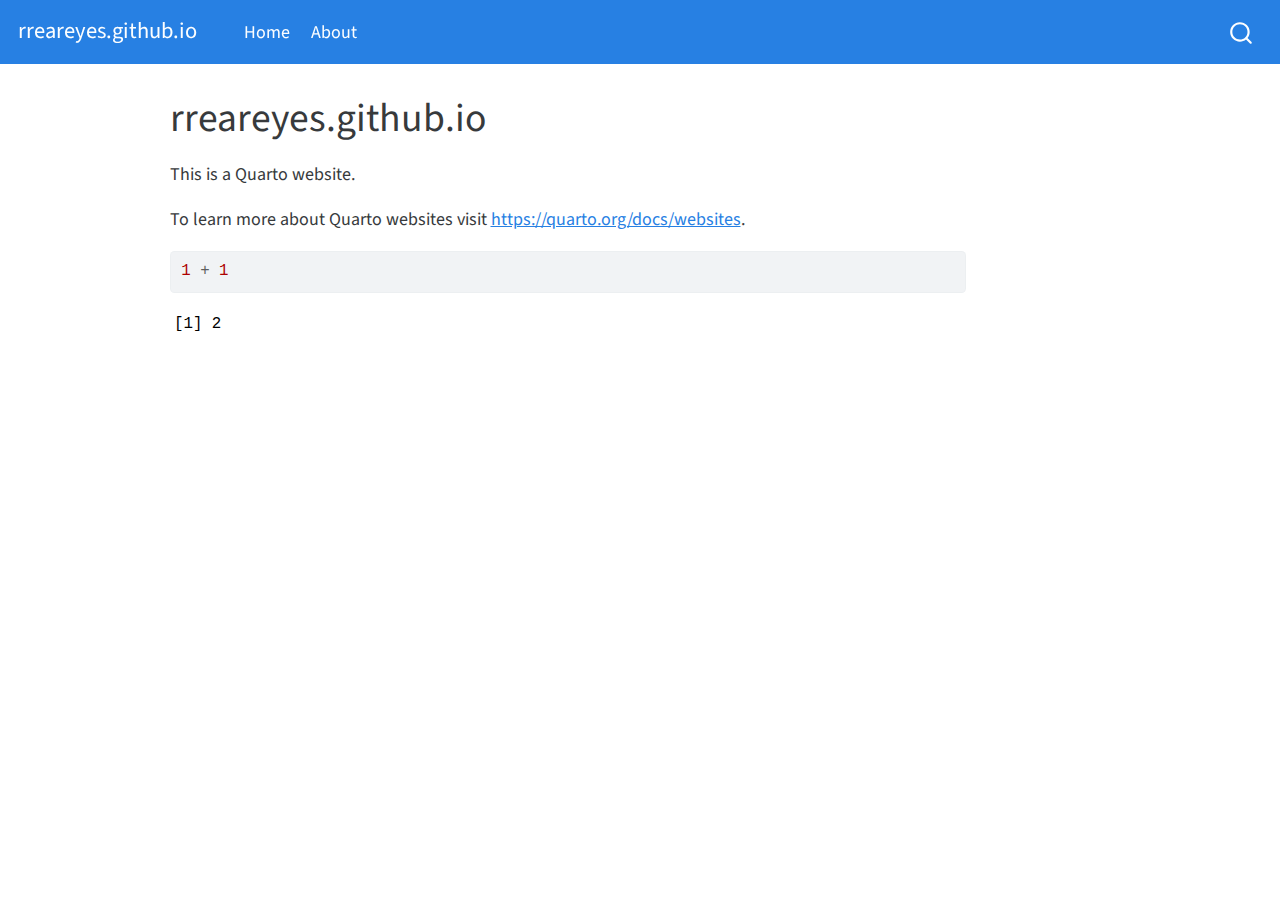
==== docs/index.html @ d6eb37ed "Initial setup" ====
<!DOCTYPE html>
<html xmlns="http://www.w3.org/1999/xhtml" lang="en" xml:lang="en"><head>

<meta charset="utf-8">
<meta name="generator" content="quarto-1.2.335">

<meta name="viewport" content="width=device-width, initial-scale=1.0, user-scalable=yes">


<title>rreareyes.github.io</title>
<style>
code{white-space: pre-wrap;}
span.smallcaps{font-variant: small-caps;}
div.columns{display: flex; gap: min(4vw, 1.5em);}
div.column{flex: auto; overflow-x: auto;}
div.hanging-indent{margin-left: 1.5em; text-indent: -1.5em;}
ul.task-list{list-style: none;}
ul.task-list li input[type="checkbox"] {
  width: 0.8em;
  margin: 0 0.8em 0.2em -1.6em;
  vertical-align: middle;
}
pre > code.sourceCode { white-space: pre; position: relative; }
pre > code.sourceCode > span { display: inline-block; line-height: 1.25; }
pre > code.sourceCode > span:empty { height: 1.2em; }
.sourceCode { overflow: visible; }
code.sourceCode > span { color: inherit; text-decoration: inherit; }
div.sourceCode { margin: 1em 0; }
pre.sourceCode { margin: 0; }
@media screen {
div.sourceCode { overflow: auto; }
}
@media print {
pre > code.sourceCode { white-space: pre-wrap; }
pre > code.sourceCode > span { text-indent: -5em; padding-left: 5em; }
}
pre.numberSource code
  { counter-reset: source-line 0; }
pre.numberSource code > span
  { position: relative; left: -4em; counter-increment: source-line; }
pre.numberSource code > span > a:first-child::before
  { content: counter(source-line);
    position: relative; left: -1em; text-align: right; vertical-align: baseline;
    border: none; display: inline-block;
    -webkit-touch-callout: none; -webkit-user-select: none;
    -khtml-user-select: none; -moz-user-select: none;
    -ms-user-select: none; user-select: none;
    padding: 0 4px; width: 4em;
    color: #aaaaaa;
  }
pre.numberSource { margin-left: 3em; border-left: 1px solid #aaaaaa;  padding-left: 4px; }
div.sourceCode
  {   }
@media screen {
pre > code.sourceCode > span > a:first-child::before { text-decoration: underline; }
}
code span.al { color: #ff0000; font-weight: bold; } /* Alert */
code span.an { color: #60a0b0; font-weight: bold; font-style: italic; } /* Annotation */
code span.at { color: #7d9029; } /* Attribute */
code span.bn { color: #40a070; } /* BaseN */
code span.bu { color: #008000; } /* BuiltIn */
code span.cf { color: #007020; font-weight: bold; } /* ControlFlow */
code span.ch { color: #4070a0; } /* Char */
code span.cn { color: #880000; } /* Constant */
code span.co { color: #60a0b0; font-style: italic; } /* Comment */
code span.cv { color: #60a0b0; font-weight: bold; font-style: italic; } /* CommentVar */
code span.do { color: #ba2121; font-style: italic; } /* Documentation */
code span.dt { color: #902000; } /* DataType */
code span.dv { color: #40a070; } /* DecVal */
code span.er { color: #ff0000; font-weight: bold; } /* Error */
code span.ex { } /* Extension */
code span.fl { color: #40a070; } /* Float */
code span.fu { color: #06287e; } /* Function */
code span.im { color: #008000; font-weight: bold; } /* Import */
code span.in { color: #60a0b0; font-weight: bold; font-style: italic; } /* Information */
code span.kw { color: #007020; font-weight: bold; } /* Keyword */
code span.op { color: #666666; } /* Operator */
code span.ot { color: #007020; } /* Other */
code span.pp { color: #bc7a00; } /* Preprocessor */
code span.sc { color: #4070a0; } /* SpecialChar */
code span.ss { color: #bb6688; } /* SpecialString */
code span.st { color: #4070a0; } /* String */
code span.va { color: #19177c; } /* Variable */
code span.vs { color: #4070a0; } /* VerbatimString */
code span.wa { color: #60a0b0; font-weight: bold; font-style: italic; } /* Warning */
</style>


<script src="site_libs/quarto-nav/quarto-nav.js"></script>
<script src="site_libs/quarto-nav/headroom.min.js"></script>
<script src="site_libs/clipboard/clipboard.min.js"></script>
<script src="site_libs/quarto-search/autocomplete.umd.js"></script>
<script src="site_libs/quarto-search/fuse.min.js"></script>
<script src="site_libs/quarto-search/quarto-search.js"></script>
<meta name="quarto:offset" content="./">
<script src="site_libs/quarto-html/quarto.js"></script>
<script src="site_libs/quarto-html/popper.min.js"></script>
<script src="site_libs/quarto-html/tippy.umd.min.js"></script>
<script src="site_libs/quarto-html/anchor.min.js"></script>
<link href="site_libs/quarto-html/tippy.css" rel="stylesheet">
<link href="site_libs/quarto-html/quarto-syntax-highlighting.css" rel="stylesheet" id="quarto-text-highlighting-styles">
<script src="site_libs/bootstrap/bootstrap.min.js"></script>
<link href="site_libs/bootstrap/bootstrap-icons.css" rel="stylesheet">
<link href="site_libs/bootstrap/bootstrap.min.css" rel="stylesheet" id="quarto-bootstrap" data-mode="light">
<script id="quarto-search-options" type="application/json">{
  "location": "navbar",
  "copy-button": false,
  "collapse-after": 3,
  "panel-placement": "end",
  "type": "overlay",
  "limit": 20,
  "language": {
    "search-no-results-text": "No results",
    "search-matching-documents-text": "matching documents",
    "search-copy-link-title": "Copy link to search",
    "search-hide-matches-text": "Hide additional matches",
    "search-more-match-text": "more match in this document",
    "search-more-matches-text": "more matches in this document",
    "search-clear-button-title": "Clear",
    "search-detached-cancel-button-title": "Cancel",
    "search-submit-button-title": "Submit"
  }
}</script>


<link rel="stylesheet" href="styles.css">
</head>

<body class="nav-fixed">

<div id="quarto-search-results"></div>
  <header id="quarto-header" class="headroom fixed-top">
    <nav class="navbar navbar-expand-lg navbar-dark ">
      <div class="navbar-container container-fluid">
      <div class="navbar-brand-container">
    <a class="navbar-brand" href="./index.html">
    <span class="navbar-title">rreareyes.github.io</span>
    </a>
  </div>
          <button class="navbar-toggler" type="button" data-bs-toggle="collapse" data-bs-target="#navbarCollapse" aria-controls="navbarCollapse" aria-expanded="false" aria-label="Toggle navigation" onclick="if (window.quartoToggleHeadroom) { window.quartoToggleHeadroom(); }">
  <span class="navbar-toggler-icon"></span>
</button>
          <div class="collapse navbar-collapse" id="navbarCollapse">
            <ul class="navbar-nav navbar-nav-scroll me-auto">
  <li class="nav-item">
    <a class="nav-link active" href="./index.html" aria-current="page">
 <span class="menu-text">Home</span></a>
  </li>  
  <li class="nav-item">
    <a class="nav-link" href="./about.html">
 <span class="menu-text">About</span></a>
  </li>  
</ul>
              <div id="quarto-search" class="" title="Search"></div>
          </div> <!-- /navcollapse -->
      </div> <!-- /container-fluid -->
    </nav>
</header>
<!-- content -->
<div id="quarto-content" class="quarto-container page-columns page-rows-contents page-layout-article page-navbar">
<!-- sidebar -->
<!-- margin-sidebar -->
    <div id="quarto-margin-sidebar" class="sidebar margin-sidebar">
        
    </div>
<!-- main -->
<main class="content" id="quarto-document-content">

<header id="title-block-header" class="quarto-title-block default">
<div class="quarto-title">
<h1 class="title">rreareyes.github.io</h1>
</div>



<div class="quarto-title-meta">

    
  
    
  </div>
  

</header>

<p>This is a Quarto website.</p>
<p>To learn more about Quarto websites visit <a href="https://quarto.org/docs/websites" class="uri">https://quarto.org/docs/websites</a>.</p>
<div class="cell">
<div class="sourceCode cell-code" id="cb1"><pre class="sourceCode r code-with-copy"><code class="sourceCode r"><span id="cb1-1"><a href="#cb1-1" aria-hidden="true" tabindex="-1"></a><span class="dv">1</span> <span class="sc">+</span> <span class="dv">1</span></span></code><button title="Copy to Clipboard" class="code-copy-button"><i class="bi"></i></button></pre></div>
<div class="cell-output cell-output-stdout">
<pre><code>[1] 2</code></pre>
</div>
</div>



</main> <!-- /main -->
<script id="quarto-html-after-body" type="application/javascript">
window.document.addEventListener("DOMContentLoaded", function (event) {
  const toggleBodyColorMode = (bsSheetEl) => {
    const mode = bsSheetEl.getAttribute("data-mode");
    const bodyEl = window.document.querySelector("body");
    if (mode === "dark") {
      bodyEl.classList.add("quarto-dark");
      bodyEl.classList.remove("quarto-light");
    } else {
      bodyEl.classList.add("quarto-light");
      bodyEl.classList.remove("quarto-dark");
    }
  }
  const toggleBodyColorPrimary = () => {
    const bsSheetEl = window.document.querySelector("link#quarto-bootstrap");
    if (bsSheetEl) {
      toggleBodyColorMode(bsSheetEl);
    }
  }
  toggleBodyColorPrimary();  
  const icon = "";
  const anchorJS = new window.AnchorJS();
  anchorJS.options = {
    placement: 'right',
    icon: icon
  };
  anchorJS.add('.anchored');
  const clipboard = new window.ClipboardJS('.code-copy-button', {
    target: function(trigger) {
      return trigger.previousElementSibling;
    }
  });
  clipboard.on('success', function(e) {
    // button target
    const button = e.trigger;
    // don't keep focus
    button.blur();
    // flash "checked"
    button.classList.add('code-copy-button-checked');
    var currentTitle = button.getAttribute("title");
    button.setAttribute("title", "Copied!");
    let tooltip;
    if (window.bootstrap) {
      button.setAttribute("data-bs-toggle", "tooltip");
      button.setAttribute("data-bs-placement", "left");
      button.setAttribute("data-bs-title", "Copied!");
      tooltip = new bootstrap.Tooltip(button, 
        { trigger: "manual", 
          customClass: "code-copy-button-tooltip",
          offset: [0, -8]});
      tooltip.show();    
    }
    setTimeout(function() {
      if (tooltip) {
        tooltip.hide();
        button.removeAttribute("data-bs-title");
        button.removeAttribute("data-bs-toggle");
        button.removeAttribute("data-bs-placement");
      }
      button.setAttribute("title", currentTitle);
      button.classList.remove('code-copy-button-checked');
    }, 1000);
    // clear code selection
    e.clearSelection();
  });
  function tippyHover(el, contentFn) {
    const config = {
      allowHTML: true,
      content: contentFn,
      maxWidth: 500,
      delay: 100,
      arrow: false,
      appendTo: function(el) {
          return el.parentElement;
      },
      interactive: true,
      interactiveBorder: 10,
      theme: 'quarto',
      placement: 'bottom-start'
    };
    window.tippy(el, config); 
  }
  const noterefs = window.document.querySelectorAll('a[role="doc-noteref"]');
  for (var i=0; i<noterefs.length; i++) {
    const ref = noterefs[i];
    tippyHover(ref, function() {
      // use id or data attribute instead here
      let href = ref.getAttribute('data-footnote-href') || ref.getAttribute('href');
      try { href = new URL(href).hash; } catch {}
      const id = href.replace(/^#\/?/, "");
      const note = window.document.getElementById(id);
      return note.innerHTML;
    });
  }
  const findCites = (el) => {
    const parentEl = el.parentElement;
    if (parentEl) {
      const cites = parentEl.dataset.cites;
      if (cites) {
        return {
          el,
          cites: cites.split(' ')
        };
      } else {
        return findCites(el.parentElement)
      }
    } else {
      return undefined;
    }
  };
  var bibliorefs = window.document.querySelectorAll('a[role="doc-biblioref"]');
  for (var i=0; i<bibliorefs.length; i++) {
    const ref = bibliorefs[i];
    const citeInfo = findCites(ref);
    if (citeInfo) {
      tippyHover(citeInfo.el, function() {
        var popup = window.document.createElement('div');
        citeInfo.cites.forEach(function(cite) {
          var citeDiv = window.document.createElement('div');
          citeDiv.classList.add('hanging-indent');
          citeDiv.classList.add('csl-entry');
          var biblioDiv = window.document.getElementById('ref-' + cite);
          if (biblioDiv) {
            citeDiv.innerHTML = biblioDiv.innerHTML;
          }
          popup.appendChild(citeDiv);
        });
        return popup.innerHTML;
      });
    }
  }
});
</script>
</div> <!-- /content -->



</body></html>
---- docs/site_libs/quarto-html/tippy.css ----
.tippy-box[data-animation=fade][data-state=hidden]{opacity:0}[data-tippy-root]{max-width:calc(100vw - 10px)}.tippy-box{position:relative;background-color:#333;color:#fff;border-radius:4px;font-size:14px;line-height:1.4;white-space:normal;outline:0;transition-property:transform,visibility,opacity}.tippy-box[data-placement^=top]>.tippy-arrow{bottom:0}.tippy-box[data-placement^=top]>.tippy-arrow:before{bottom:-7px;left:0;border-width:8px 8px 0;border-top-color:initial;transform-origin:center top}.tippy-box[data-placement^=bottom]>.tippy-arrow{top:0}.tippy-box[data-placement^=bottom]>.tippy-arrow:before{top:-7px;left:0;border-width:0 8px 8px;border-bottom-color:initial;transform-origin:center bottom}.tippy-box[data-placement^=left]>.tippy-arrow{right:0}.tippy-box[data-placement^=left]>.tippy-arrow:before{border-width:8px 0 8px 8px;border-left-color:initial;right:-7px;transform-origin:center left}.tippy-box[data-placement^=right]>.tippy-arrow{left:0}.tippy-box[data-placement^=right]>.tippy-arrow:before{left:-7px;border-width:8px 8px 8px 0;border-right-color:initial;transform-origin:center right}.tippy-box[data-inertia][data-state=visible]{transition-timing-function:cubic-bezier(.54,1.5,.38,1.11)}.tippy-arrow{width:16px;height:16px;color:#333}.tippy-arrow:before{content:"";position:absolute;border-color:transparent;border-style:solid}.tippy-content{position:relative;padding:5px 9px;z-index:1}
---- docs/site_libs/quarto-html/quarto-syntax-highlighting.css ----
/* quarto syntax highlight colors */
:root {
  --quarto-hl-ot-color: #003B4F;
  --quarto-hl-at-color: #657422;
  --quarto-hl-ss-color: #20794D;
  --quarto-hl-an-color: #5E5E5E;
  --quarto-hl-fu-color: #4758AB;
  --quarto-hl-st-color: #20794D;
  --quarto-hl-cf-color: #003B4F;
  --quarto-hl-op-color: #5E5E5E;
  --quarto-hl-er-color: #AD0000;
  --quarto-hl-bn-color: #AD0000;
  --quarto-hl-al-color: #AD0000;
  --quarto-hl-va-color: #111111;
  --quarto-hl-bu-color: inherit;
  --quarto-hl-ex-color: inherit;
  --quarto-hl-pp-color: #AD0000;
  --quarto-hl-in-color: #5E5E5E;
  --quarto-hl-vs-color: #20794D;
  --quarto-hl-wa-color: #5E5E5E;
  --quarto-hl-do-color: #5E5E5E;
  --quarto-hl-im-color: #00769E;
  --quarto-hl-ch-color: #20794D;
  --quarto-hl-dt-color: #AD0000;
  --quarto-hl-fl-color: #AD0000;
  --quarto-hl-co-color: #5E5E5E;
  --quarto-hl-cv-color: #5E5E5E;
  --quarto-hl-cn-color: #8f5902;
  --quarto-hl-sc-color: #5E5E5E;
  --quarto-hl-dv-color: #AD0000;
  --quarto-hl-kw-color: #003B4F;
}

/* other quarto variables */
:root {
  --quarto-font-monospace: SFMono-Regular, Menlo, Monaco, Consolas, "Liberation Mono", "Courier New", monospace;
}

pre > code.sourceCode > span {
  color: #003B4F;
}

code span {
  color: #003B4F;
}

code.sourceCode > span {
  color: #003B4F;
}

div.sourceCode,
div.sourceCode pre.sourceCode {
  color: #003B4F;
}

code span.ot {
  color: #003B4F;
}

code span.at {
  color: #657422;
}

code span.ss {
  color: #20794D;
}

code span.an {
  color: #5E5E5E;
}

code span.fu {
  color: #4758AB;
}

code span.st {
  color: #20794D;
}

code span.cf {
  color: #003B4F;
}

code span.op {
  color: #5E5E5E;
}

code span.er {
  color: #AD0000;
}

code span.bn {
  color: #AD0000;
}

code span.al {
  color: #AD0000;
}

code span.va {
  color: #111111;
}

code span.pp {
  color: #AD0000;
}

code span.in {
  color: #5E5E5E;
}

code span.vs {
  color: #20794D;
}

code span.wa {
  color: #5E5E5E;
  font-style: italic;
}

code span.do {
  color: #5E5E5E;
  font-style: italic;
}

code span.im {
  color: #00769E;
}

code span.ch {
  color: #20794D;
}

code span.dt {
  color: #AD0000;
}

code span.fl {
  color: #AD0000;
}

code span.co {
  color: #5E5E5E;
}

code span.cv {
  color: #5E5E5E;
  font-style: italic;
}

code span.cn {
  color: #8f5902;
}

code span.sc {
  color: #5E5E5E;
}

code span.dv {
  color: #AD0000;
}

code span.kw {
  color: #003B4F;
}

.prevent-inlining {
  content: "</";
}

/*# sourceMappingURL=debc5d5d77c3f9108843748ff7464032.css.map */
---- docs/styles.css ----
/* css styles */
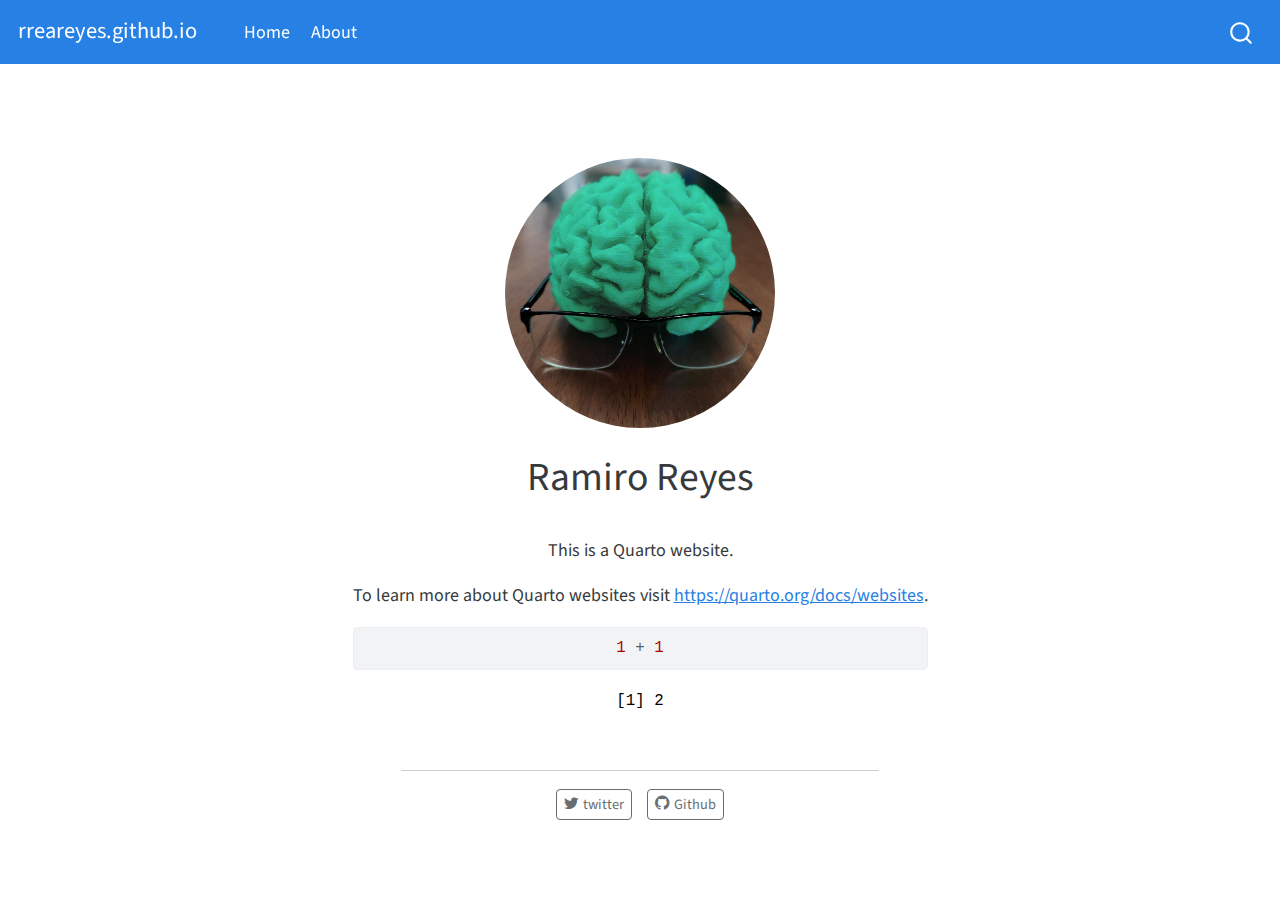
==== commit 451b3247: "Rendered page" ====
--- a/docs/index.html
+++ b/docs/index.html
@@ -7,7 +7,7 @@
 <meta name="viewport" content="width=device-width, initial-scale=1.0, user-scalable=yes">
 
 
-<title>rreareyes.github.io</title>
+<title>rreareyes.github.io - Ramiro Reyes</title>
 <style>
 code{white-space: pre-wrap;}
 span.smallcaps{font-variant: small-caps;}
@@ -96,7 +96,6 @@
 <script src="site_libs/quarto-html/quarto.js"></script>
 <script src="site_libs/quarto-html/popper.min.js"></script>
 <script src="site_libs/quarto-html/tippy.umd.min.js"></script>
-<script src="site_libs/quarto-html/anchor.min.js"></script>
 <link href="site_libs/quarto-html/tippy.css" rel="stylesheet">
 <link href="site_libs/quarto-html/quarto-syntax-highlighting.css" rel="stylesheet" id="quarto-text-highlighting-styles">
 <script src="site_libs/bootstrap/bootstrap.min.js"></script>
@@ -126,7 +125,7 @@
 <link rel="stylesheet" href="styles.css">
 </head>
 
-<body class="nav-fixed">
+<body class="nav-fixed fullcontent">
 
 <div id="quarto-search-results"></div>
   <header id="quarto-header" class="headroom fixed-top">
@@ -160,29 +159,18 @@
 <div id="quarto-content" class="quarto-container page-columns page-rows-contents page-layout-article page-navbar">
 <!-- sidebar -->
 <!-- margin-sidebar -->
-    <div id="quarto-margin-sidebar" class="sidebar margin-sidebar">
-        
-    </div>
+    
 <!-- main -->
-<main class="content" id="quarto-document-content">
-
-<header id="title-block-header" class="quarto-title-block default">
+<div class="quarto-about-jolla">
+  <img src="profile.jpg" class="about-image
+  round " style="height: 15em; width: 15em;">
+ <header id="title-block-header" class="quarto-title-block default">
 <div class="quarto-title">
-<h1 class="title">rreareyes.github.io</h1>
-</div>
-
-
-
+<h1 class="title">Ramiro Reyes</h1>
+</div>
 <div class="quarto-title-meta">
-
-    
-  
-    
   </div>
-  
-
-</header>
-
+</header><main class="content" id="quarto-document-content">
 <p>This is a Quarto website.</p>
 <p>To learn more about Quarto websites visit <a href="https://quarto.org/docs/websites" class="uri">https://quarto.org/docs/websites</a>.</p>
 <div class="cell">
@@ -193,8 +181,20 @@
 </div>
 
 
-
-</main> <!-- /main -->
+</main> 
+  <hr class="about-sep">
+   <div class="about-links">
+  <a href="https://twitter.com" class="about-link">
+    <i class="bi bi-twitter"></i>
+     <span class="about-link-text">twitter</span>
+  </a>
+  <a href="https://github.com/rreareyes" class="about-link">
+    <i class="bi bi-github"></i>
+     <span class="about-link-text">Github</span>
+  </a>
+</div>
+</div>
+ <!-- /main -->
 <script id="quarto-html-after-body" type="application/javascript">
 window.document.addEventListener("DOMContentLoaded", function (event) {
   const toggleBodyColorMode = (bsSheetEl) => {
@@ -215,13 +215,6 @@
     }
   }
   toggleBodyColorPrimary();  
-  const icon = "";
-  const anchorJS = new window.AnchorJS();
-  anchorJS.options = {
-    placement: 'right',
-    icon: icon
-  };
-  anchorJS.add('.anchored');
   const clipboard = new window.ClipboardJS('.code-copy-button', {
     target: function(trigger) {
       return trigger.previousElementSibling;
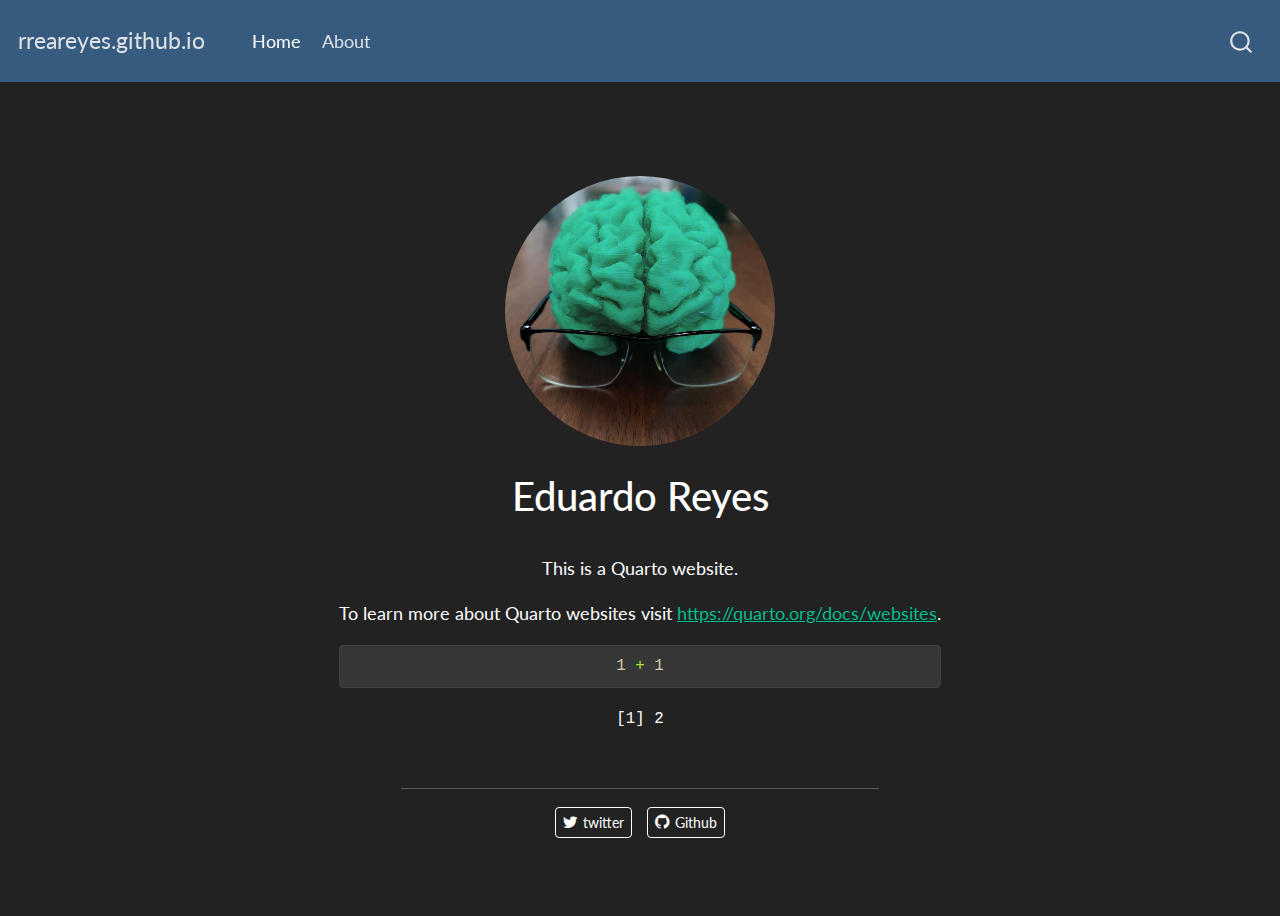
==== commit 2668e293: "testing themes" ====
--- a/docs/index.html
+++ b/docs/index.html
@@ -7,7 +7,7 @@
 <meta name="viewport" content="width=device-width, initial-scale=1.0, user-scalable=yes">
 
 
-<title>rreareyes.github.io - Ramiro Reyes</title>
+<title>rreareyes.github.io - Eduardo Reyes</title>
 <style>
 code{white-space: pre-wrap;}
 span.smallcaps{font-variant: small-caps;}
@@ -97,10 +97,10 @@
 <script src="site_libs/quarto-html/popper.min.js"></script>
 <script src="site_libs/quarto-html/tippy.umd.min.js"></script>
 <link href="site_libs/quarto-html/tippy.css" rel="stylesheet">
-<link href="site_libs/quarto-html/quarto-syntax-highlighting.css" rel="stylesheet" id="quarto-text-highlighting-styles">
+<link href="site_libs/quarto-html/quarto-syntax-highlighting-dark.css" rel="stylesheet" id="quarto-text-highlighting-styles">
 <script src="site_libs/bootstrap/bootstrap.min.js"></script>
 <link href="site_libs/bootstrap/bootstrap-icons.css" rel="stylesheet">
-<link href="site_libs/bootstrap/bootstrap.min.css" rel="stylesheet" id="quarto-bootstrap" data-mode="light">
+<link href="site_libs/bootstrap/bootstrap.min.css" rel="stylesheet" id="quarto-bootstrap" data-mode="dark">
 <script id="quarto-search-options" type="application/json">{
   "location": "navbar",
   "copy-button": false,
@@ -166,7 +166,7 @@
   round " style="height: 15em; width: 15em;">
  <header id="title-block-header" class="quarto-title-block default">
 <div class="quarto-title">
-<h1 class="title">Ramiro Reyes</h1>
+<h1 class="title">Eduardo Reyes</h1>
 </div>
 <div class="quarto-title-meta">
   </div>
--- a/docs/site_libs/quarto-html/quarto-syntax-highlighting-dark.css
+++ b/docs/site_libs/quarto-html/quarto-syntax-highlighting-dark.css
@@ -0,0 +1,187 @@
+/* quarto syntax highlight colors */
+:root {
+  --quarto-hl-al-color: #f07178;
+  --quarto-hl-an-color: #d4d0ab;
+  --quarto-hl-at-color: #00e0e0;
+  --quarto-hl-bn-color: #d4d0ab;
+  --quarto-hl-bu-color: #abe338;
+  --quarto-hl-ch-color: #abe338;
+  --quarto-hl-co-color: #f8f8f2;
+  --quarto-hl-cv-color: #ffd700;
+  --quarto-hl-cn-color: #ffd700;
+  --quarto-hl-cf-color: #ffa07a;
+  --quarto-hl-dt-color: #ffa07a;
+  --quarto-hl-dv-color: #d4d0ab;
+  --quarto-hl-do-color: #f8f8f2;
+  --quarto-hl-er-color: #f07178;
+  --quarto-hl-ex-color: #00e0e0;
+  --quarto-hl-fl-color: #d4d0ab;
+  --quarto-hl-fu-color: #ffa07a;
+  --quarto-hl-im-color: #abe338;
+  --quarto-hl-in-color: #d4d0ab;
+  --quarto-hl-kw-color: #ffa07a;
+  --quarto-hl-op-color: #ffa07a;
+  --quarto-hl-ot-color: #00e0e0;
+  --quarto-hl-pp-color: #dcc6e0;
+  --quarto-hl-re-color: #00e0e0;
+  --quarto-hl-sc-color: #abe338;
+  --quarto-hl-ss-color: #abe338;
+  --quarto-hl-st-color: #abe338;
+  --quarto-hl-va-color: #00e0e0;
+  --quarto-hl-vs-color: #abe338;
+  --quarto-hl-wa-color: #dcc6e0;
+}
+
+/* other quarto variables */
+:root {
+  --quarto-font-monospace: SFMono-Regular, Menlo, Monaco, Consolas, "Liberation Mono", "Courier New", monospace;
+}
+
+code span.al {
+  font-weight: bold;
+  color: #f07178;
+}
+
+code span.an {
+  color: #d4d0ab;
+}
+
+code span.at {
+  color: #00e0e0;
+}
+
+code span.bn {
+  color: #d4d0ab;
+}
+
+code span.bu {
+  color: #abe338;
+}
+
+code span.ch {
+  color: #abe338;
+}
+
+code span.co {
+  font-style: italic;
+  color: #f8f8f2;
+}
+
+code span.cv {
+  color: #ffd700;
+}
+
+code span.cn {
+  color: #ffd700;
+}
+
+code span.cf {
+  font-weight: bold;
+  color: #ffa07a;
+}
+
+code span.dt {
+  color: #ffa07a;
+}
+
+code span.dv {
+  color: #d4d0ab;
+}
+
+code span.do {
+  color: #f8f8f2;
+}
+
+code span.er {
+  color: #f07178;
+  text-decoration: underline;
+}
+
+code span.ex {
+  font-weight: bold;
+  color: #00e0e0;
+}
+
+code span.fl {
+  color: #d4d0ab;
+}
+
+code span.fu {
+  color: #ffa07a;
+}
+
+code span.im {
+  color: #abe338;
+}
+
+code span.in {
+  color: #d4d0ab;
+}
+
+code span.kw {
+  font-weight: bold;
+  color: #ffa07a;
+}
+
+pre > code.sourceCode > span {
+  color: #f8f8f2;
+}
+
+code span {
+  color: #f8f8f2;
+}
+
+code.sourceCode > span {
+  color: #f8f8f2;
+}
+
+div.sourceCode,
+div.sourceCode pre.sourceCode {
+  color: #f8f8f2;
+}
+
+code span.op {
+  color: #ffa07a;
+}
+
+code span.ot {
+  color: #00e0e0;
+}
+
+code span.pp {
+  color: #dcc6e0;
+}
+
+code span.re {
+  color: #00e0e0;
+}
+
+code span.sc {
+  color: #abe338;
+}
+
+code span.ss {
+  color: #abe338;
+}
+
+code span.st {
+  color: #abe338;
+}
+
+code span.va {
+  color: #00e0e0;
+}
+
+code span.vs {
+  color: #abe338;
+}
+
+code span.wa {
+  color: #dcc6e0;
+}
+
+.prevent-inlining {
+  content: "</";
+}
+
+/*# sourceMappingURL=935a306eefa94366c21e1a970dddb765.css.map */
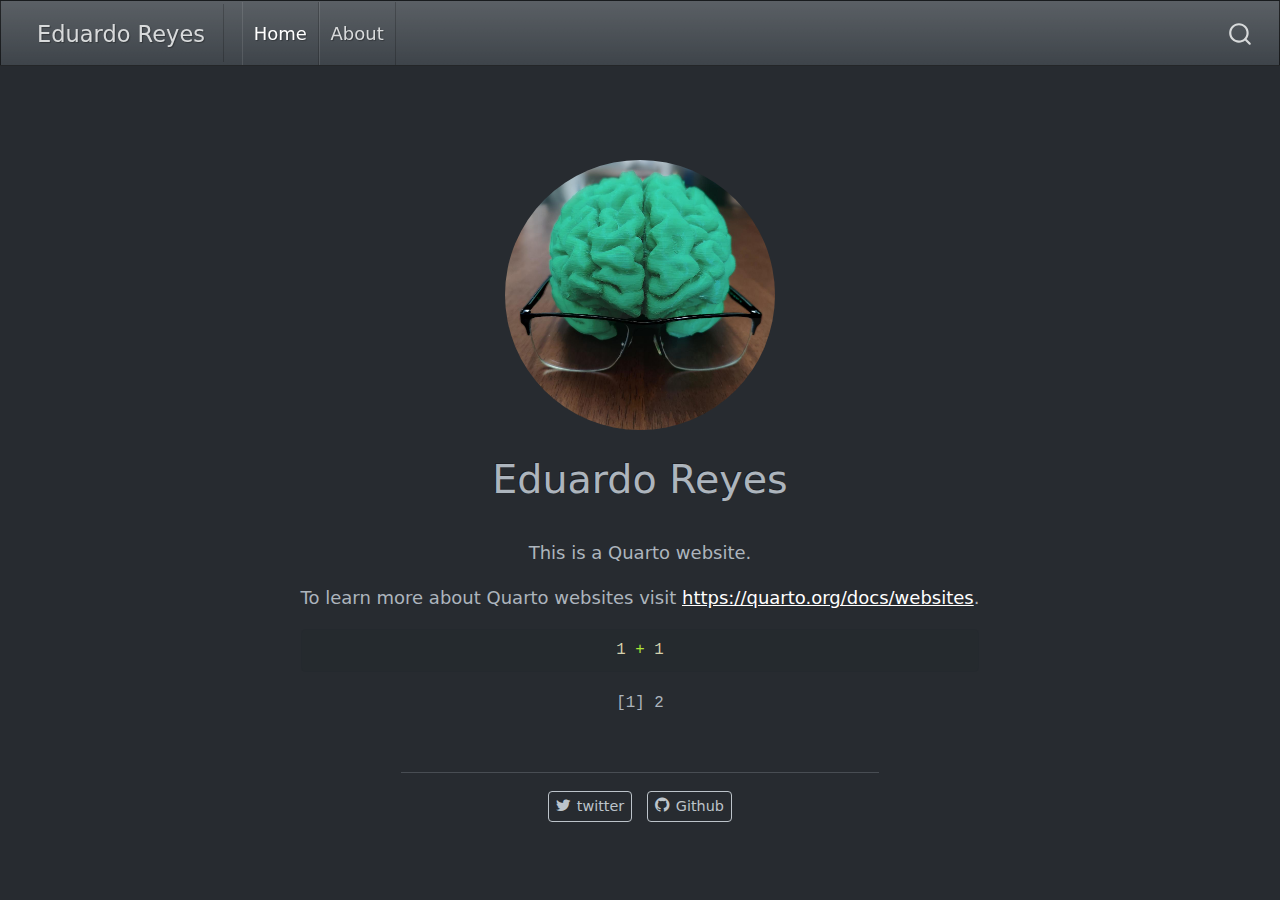
==== commit aac590ff: "testing headers" ====
--- a/docs/index.html
+++ b/docs/index.html
@@ -7,7 +7,7 @@
 <meta name="viewport" content="width=device-width, initial-scale=1.0, user-scalable=yes">
 
 
-<title>rreareyes.github.io - Eduardo Reyes</title>
+<title>Eduardo Reyes</title>
 <style>
 code{white-space: pre-wrap;}
 span.smallcaps{font-variant: small-caps;}
@@ -133,7 +133,7 @@
       <div class="navbar-container container-fluid">
       <div class="navbar-brand-container">
     <a class="navbar-brand" href="./index.html">
-    <span class="navbar-title">rreareyes.github.io</span>
+    <span class="navbar-title">Eduardo Reyes</span>
     </a>
   </div>
           <button class="navbar-toggler" type="button" data-bs-toggle="collapse" data-bs-target="#navbarCollapse" aria-controls="navbarCollapse" aria-expanded="false" aria-label="Toggle navigation" onclick="if (window.quartoToggleHeadroom) { window.quartoToggleHeadroom(); }">
